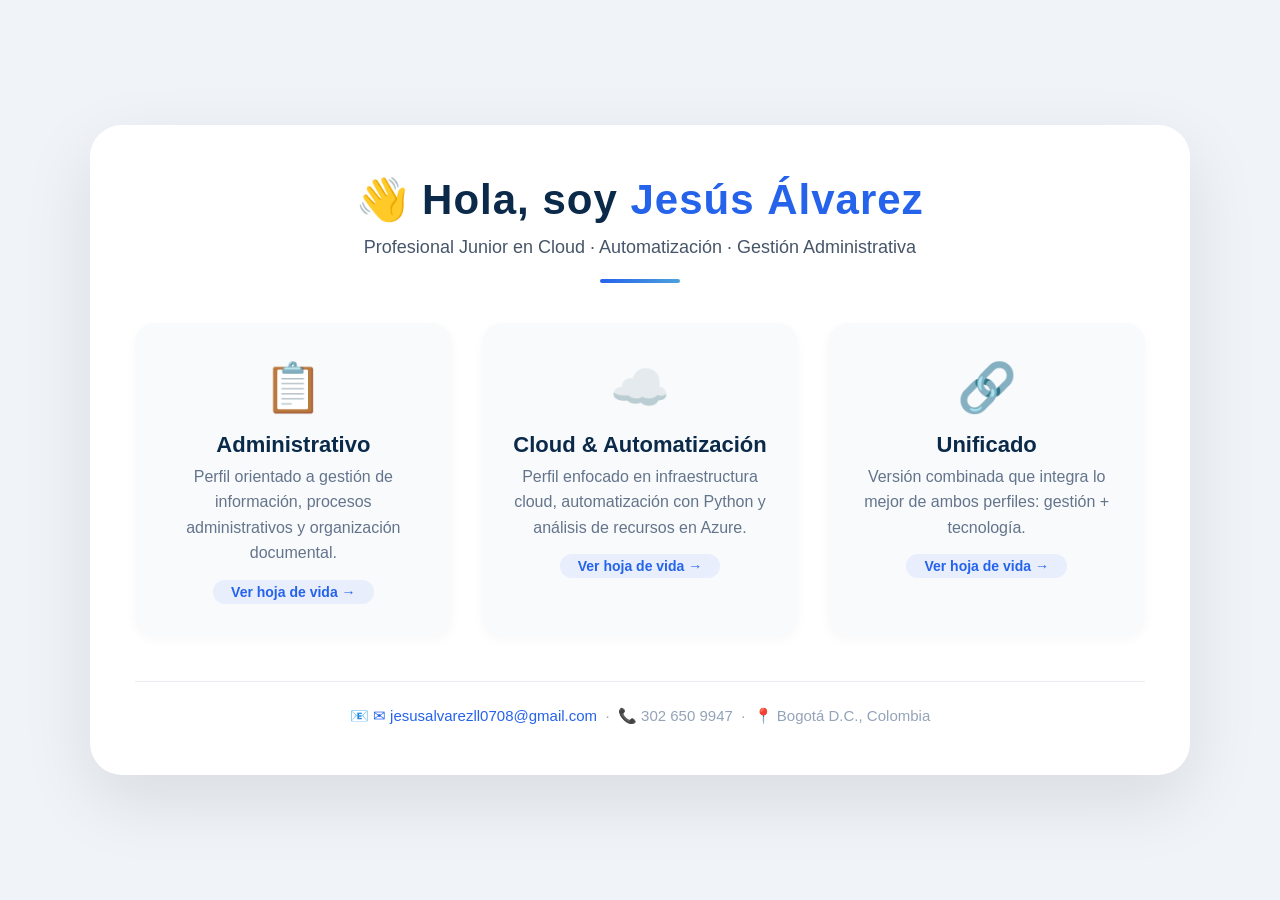
==== index.html @ 8bf8ccab "Add files via upload subiendo archivo por archivo" ====
<!DOCTYPE html>
<html lang="es">
<head>
    <meta charset="UTF-8" />
    <meta name="viewport" content="width=device-width, initial-scale=1.0" />
    <title>Jesús Álvarez - Hojas de Vida</title>
    <link rel="stylesheet" href="css/estilos.css" />
</head>
<body>
    <div class="landing">
        <!-- ENCABEZADO -->
        <div class="landing-header">
            <h1>👋 Hola, soy <span>Jesús Álvarez</span></h1>
            <p>Profesional Junior en Cloud · Automatización · Gestión Administrativa</p>
            <div class="divider"></div>
        </div>

        <!-- TARJETAS DE OPCIONES -->
        <div class="cards">
            <a href="administrativo.html" class="card">
                <span class="card-icon">📋</span>
                <h3>Administrativo</h3>
                <p>Perfil orientado a gestión de información, procesos administrativos y organización documental.</p>
                <span class="tag">Ver hoja de vida →</span>
            </a>

            <a href="cloud.html" class="card">
                <span class="card-icon">☁️</span>
                <h3>Cloud & Automatización</h3>
                <p>Perfil enfocado en infraestructura cloud, automatización con Python y análisis de recursos en Azure.</p>
                <span class="tag">Ver hoja de vida →</span>
            </a>

            <a href="unificado.html" class="card">
                <span class="card-icon">🔗</span>
                <h3>Unificado</h3>
                <p>Versión combinada que integra lo mejor de ambos perfiles: gestión + tecnología.</p>
                <span class="tag">Ver hoja de vida →</span>
            </a>
        </div>

        <!-- PIE -->
        <div class="landing-footer">
            📧 <a <span>✉ <span class= "email-text">cargando correo...</span></a>
            &nbsp;·&nbsp; 📞 302 650 9947
            &nbsp;·&nbsp; 📍 Bogotá D.C., Colombia
        </div>
    </div>
    <script>
        (function() {
            const user = "jesusalvarezll0708";
            const domain = "gmail.com";
            const email = user + "@" + domain;

            document.querySelectorAll('.email-link').forEach(function(el) {
                el.textContent = email;
                el.href = "mailto:" + email;
            });

            document.querySelectorAll('.email-text').forEach(function(el) {
                el.textContent = email;
            });
        })();
    </script>
</body>
</html>
---- css/estilos.css ----
/* ============================================
   RESET Y BASE (compartido)
   ============================================ */
* {
    box-sizing: border-box;
    margin: 0;
    padding: 0;
}

body {
    font-family: 'Segoe UI', Roboto, Arial, sans-serif;
    background: #f0f4f8;
    color: #1e293b;
    min-height: 100vh;
    display: flex;
    align-items: center;
    justify-content: center;
    padding: 30px 20px;
}

/* ============================================
   LANDING PAGE (index.html)
   ============================================ */
.landing {
    max-width: 1100px;
    width: 100%;
    background: #ffffff;
    border-radius: 32px;
    box-shadow: 0 25px 70px rgba(0, 0, 0, 0.10);
    padding: 50px 45px;
    text-align: center;
}

.landing-header {
    margin-bottom: 40px;
}

.landing-header h1 {
    font-size: 42px;
    font-weight: 700;
    color: #0b2a4a;
    letter-spacing: 1px;
}

.landing-header h1 span {
    color: #2563eb;
}

.landing-header p {
    font-size: 18px;
    color: #475569;
    margin-top: 8px;
}

.divider {
    width: 80px;
    height: 4px;
    background: linear-gradient(90deg, #2563eb, #4ca1dd);
    margin: 16px auto 0;
    border-radius: 4px;
}

.cards {
    display: grid;
    grid-template-columns: repeat(auto-fit, minmax(260px, 1fr));
    gap: 30px;
    margin-top: 10px;
}

.card {
    background: #f8fafc;
    border-radius: 20px;
    padding: 35px 25px 30px;
    text-decoration: none;
    color: inherit;
    transition: all 0.25s ease;
    border: 2px solid transparent;
    box-shadow: 0 4px 12px rgba(0, 0, 0, 0.03);
}

.card:hover {
    transform: translateY(-8px);
    border-color: #2563eb;
    box-shadow: 0 16px 40px rgba(37, 99, 235, 0.10);
    background: #ffffff;
}

.card-icon {
    font-size: 48px;
    display: block;
    margin-bottom: 16px;
}

.card h3 {
    font-size: 22px;
    font-weight: 700;
    color: #0b2a4a;
    margin-bottom: 6px;
}

.card p {
    font-size: 16px;
    color: #64748b;
    line-height: 1.6;
    margin: 0;
}

.card .tag {
    display: inline-block;
    margin-top: 14px;
    font-size: 14px;
    font-weight: 600;
    color: #2563eb;
    background: rgba(37, 99, 235, 0.08);
    padding: 4px 18px;
    border-radius: 30px;
}

.landing-footer {
    margin-top: 45px;
    font-size: 15px;
    color: #94a3b8;
    border-top: 1px solid #e9edf2;
    padding-top: 25px;
}

.landing-footer a {
    color: #2563eb;
    text-decoration: none;
    font-weight: 500;
}

.landing-footer a:hover {
    text-decoration: underline;
}

/* ============================================
   HOJAS DE VIDA (administrativo, cloud, unificado)
   ============================================ */
.cv {
    max-width: 1100px;
    width: 100%;
    display: grid;
    grid-template-columns: 32% 68%;
    background: #ffffff;
    border-radius: 24px;
    overflow: hidden;
    box-shadow: 0 20px 60px rgba(0, 0, 0, 0.12);
}

.sidebar {
    background: #0b2a4a;
    color: #f0f9ff;
    padding: 40px 28px;
    display: flex;
    flex-direction: column;
    gap: 10px;
}

.photo {
    width: 180px;
    height: 180px;
    border-radius: 50%;
    overflow: hidden;
    margin: 0 auto 20px;
    border: 4px solid #4ca1dd;
    box-shadow: 0 8px 20px rgba(0, 0, 0, 0.3);
}

.photo img {
    width: 100%;
    height: 100%;
    object-fit: cover;
}

.side-title {
    font-size: 28px;
    font-weight: 700;
    text-transform: uppercase;
    text-align: center;
    color: #ffffff;
}

.line {
    height: 2px;
    background: linear-gradient(90deg, #4ca1dd, transparent);
    margin: 12px 0 20px 0;
}

.skill {
    padding: 18px 0;
    border-bottom: 1px solid rgba(255, 255, 255, 0.08);
}

.skill:last-child {
    border-bottom: none;
}

.skill-icon {
    display: inline-flex;
    align-items: center;
    justify-content: center;
    width: 44px;
    height: 44px;
    border-radius: 50%;
    background: rgba(76, 161, 221, 0.2);
    border: 2px solid #4ca1dd;
    font-size: 20px;
    margin-right: 14px;
    vertical-align: top;
    flex-shrink: 0;
}

.skill-content {
    display: inline-block;
    width: calc(100% - 62px);
    vertical-align: top;
}

.skill h3 {
    font-size: 15px;
    font-weight: 600;
    text-transform: uppercase;
    letter-spacing: 0.5px;
    color: #8fcbff;
    margin: 0 0 6px 0;
}

.skill p {
    font-size: 15px;
    line-height: 1.6;
    margin: 0;
    color: #e2edf7;
}

.main {
    padding: 40px 42px;
    background: #ffffff;
}

.name {
    font-size: 48px;
    font-weight: 700;
    letter-spacing: 1px;
    color: #0b2a4a;
    margin: 0;
}

.role {
    font-size: 20px;
    font-weight: 600;
    color: #2563eb;
    text-transform: uppercase;
    letter-spacing: 0.5px;
    margin: 6px 0 16px 0;
}

.topline {
    border-top: 3px solid #2563eb;
    width: 80px;
    margin-bottom: 20px;
}

.contact {
    display: flex;
    flex-wrap: wrap;
    gap: 18px 32px;
    padding: 14px 0 24px 0;
    font-size: 16px;
    color: #334155;
    border-bottom: 1px solid #e9edf2;
}

.contact span {
    display: flex;
    align-items: center;
    gap: 8px;
}

.section {
    margin-top: 32px;
}

.section-head {
    display: flex;
    align-items: center;
    gap: 14px;
    margin-bottom: 16px;
}

.section-icon {
    width: 44px;
    height: 44px;
    border-radius: 50%;
    background: #0b2a4a;
    color: #fff;
    display: flex;
    align-items: center;
    justify-content: center;
    font-size: 20px;
    flex-shrink: 0;
}

h2 {
    font-size: 22px;
    font-weight: 700;
    text-transform: uppercase;
    letter-spacing: 0.5px;
    color: #0b2a4a;
    border-bottom: 2px solid #e9edf2;
    padding-bottom: 8px;
    margin: 0;
    flex: 1;
}

p {
    font-size: 16px;
    line-height: 1.7;
    color: #1e293b;
    margin: 0 0 14px 0;
}

.company {
    font-size: 20px;
    font-weight: 700;
    color: #0b2a4a;
}

.job {
    font-size: 16px;
    color: #475569;
    margin: 4px 0 2px 0;
}

.edu {
    margin-bottom: 16px;
    font-size: 16px;
    line-height: 1.6;
}

.edu strong {
    color: #0b2a4a;
    font-size: 17px;
}

ul {
    padding-left: 22px;
    margin: 6px 0 0 0;
}

li {
    font-size: 16px;
    line-height: 1.7;
    color: #1e293b;
    margin-bottom: 4px;
}

/* ============================================
   RESPONSIVE
   ============================================ */
@media (max-width: 800px) {
    body {
        padding: 16px;
    }

    .landing {
        padding: 30px 20px;
    }

    .landing-header h1 {
        font-size: 30px;
    }

    .cards {
        grid-template-columns: 1fr;
        gap: 18px;
    }

    .card {
        padding: 25px 20px;
    }

    .cv {
        grid-template-columns: 1fr;
        border-radius: 16px;
    }

    .sidebar {
        padding: 30px 20px;
    }

    .photo {
        width: 150px;
        height: 150px;
    }

    .main {
        padding: 28px 22px;
    }

    .name {
        font-size: 36px;
    }

    .role {
        font-size: 17px;
    }

    .contact {
        flex-direction: column;
        gap: 6px;
    }
}
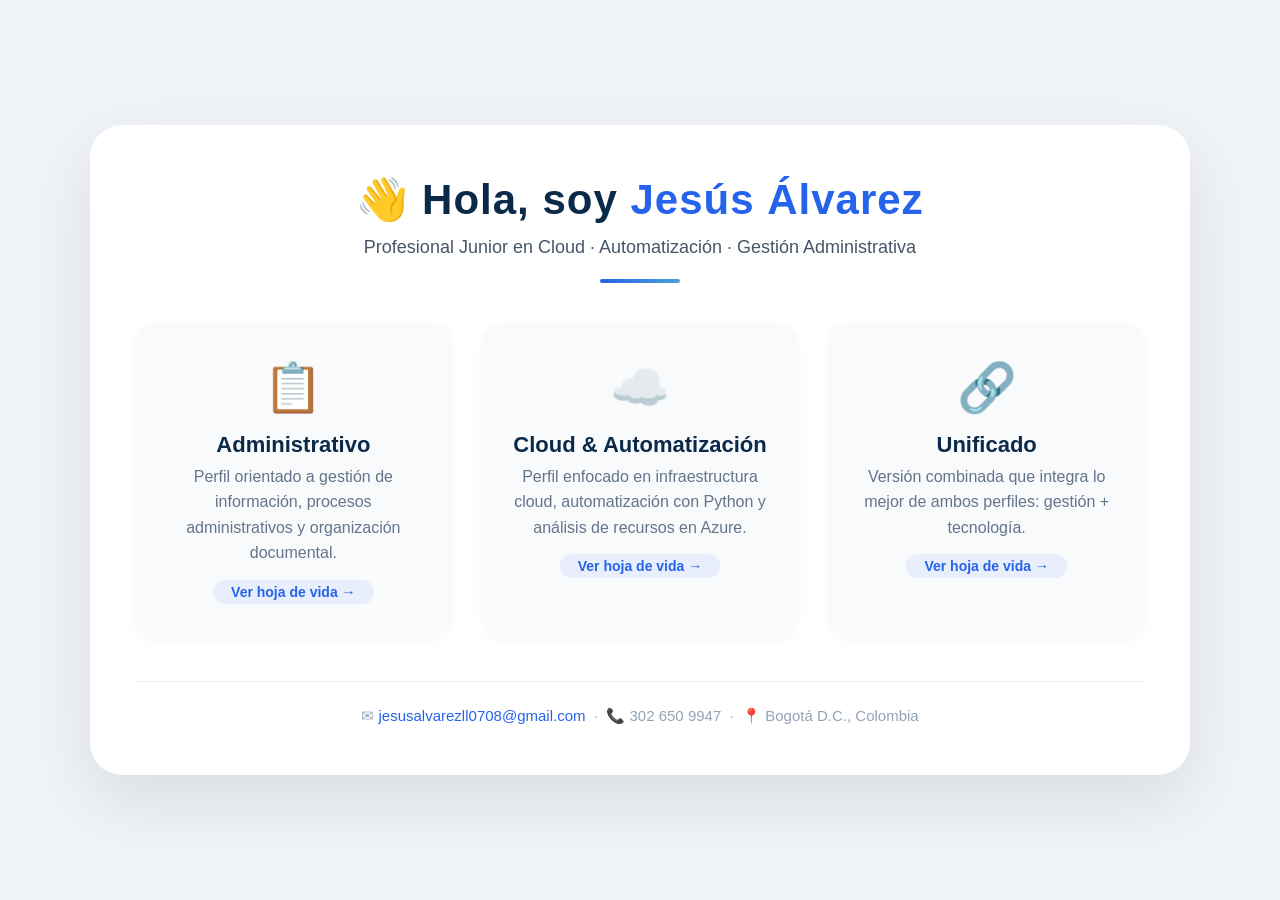
==== commit 11f8c0d8: "separacion de js" ====
--- a/index.html
+++ b/index.html
@@ -41,26 +41,11 @@
 
         <!-- PIE -->
         <div class="landing-footer">
-            📧 <a <span>✉ <span class= "email-text">cargando correo...</span></a>
+            ✉ <a class="email-link">cargando correo...</a>
             &nbsp;·&nbsp; 📞 302 650 9947
             &nbsp;·&nbsp; 📍 Bogotá D.C., Colombia
         </div>
     </div>
-    <script>
-        (function() {
-            const user = "jesusalvarezll0708";
-            const domain = "gmail.com";
-            const email = user + "@" + domain;
-
-            document.querySelectorAll('.email-link').forEach(function(el) {
-                el.textContent = email;
-                el.href = "mailto:" + email;
-            });
-
-            document.querySelectorAll('.email-text').forEach(function(el) {
-                el.textContent = email;
-            });
-        })();
-    </script>
+    <script src="js/email.js" defer></script>
 </body>
 </html>
--- a/css/estilos.css
+++ b/css/estilos.css
@@ -356,6 +356,18 @@
 }
 
 /* ============================================
+   UNIFICADO: distribución de la barra lateral
+   ============================================ */
+.cv-unificado .sidebar {
+    justify-content: space-evenly;
+}
+
+.cv-unificado .skill-icon {
+    background: rgba(76, 161, 221, 0.32);
+    box-shadow: 0 0 0 4px rgba(76, 161, 221, 0.12);
+}
+
+/* ============================================
    RESPONSIVE
    ============================================ */
 @media (max-width: 800px) {
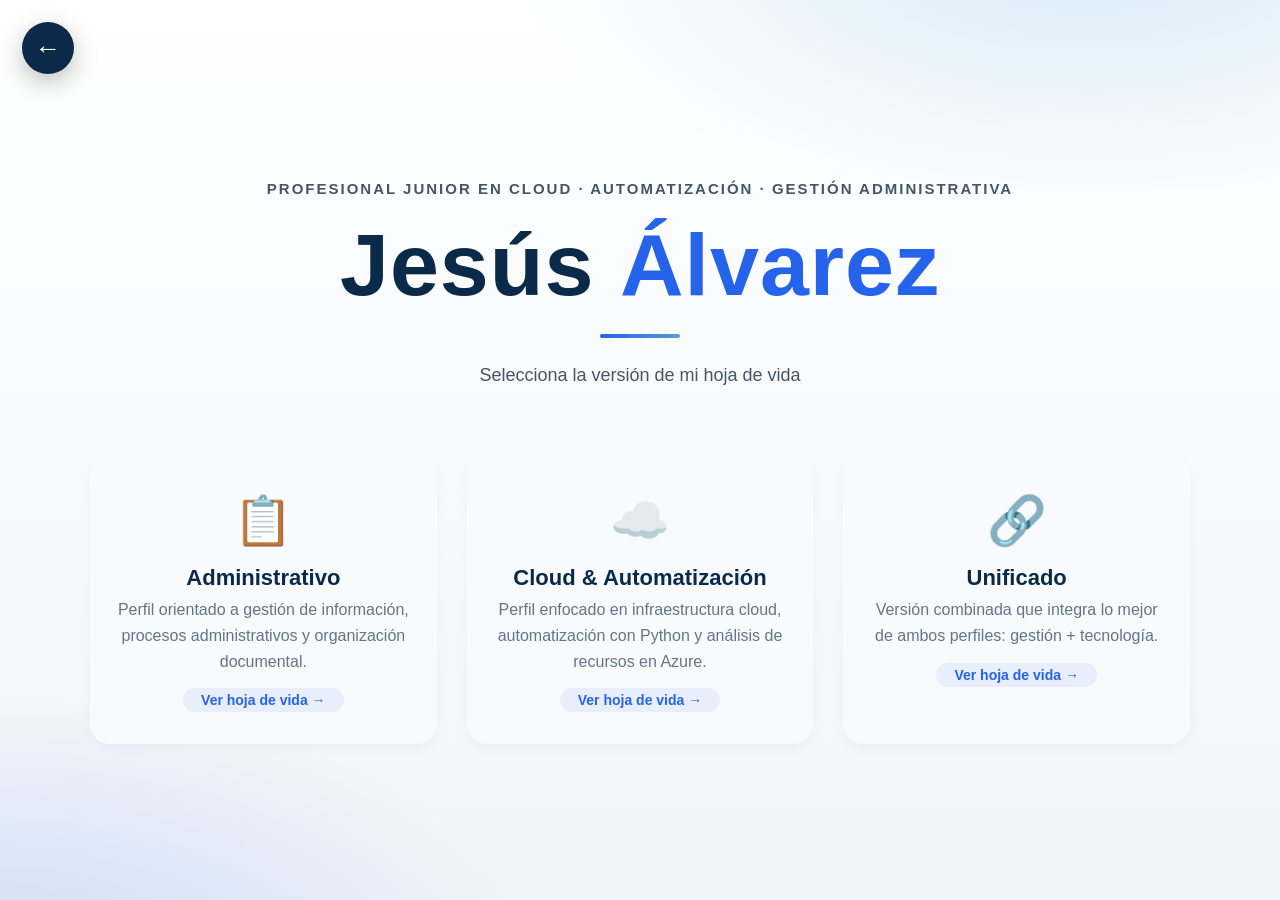
==== commit 14804285: "rediseño de index" ====
--- a/index.html
+++ b/index.html
@@ -1,51 +1,48 @@
-<!DOCTYPE html>
-<html lang="es">
-<head>
-    <meta charset="UTF-8" />
-    <meta name="viewport" content="width=device-width, initial-scale=1.0" />
-    <title>Jesús Álvarez - Hojas de Vida</title>
-    <link rel="stylesheet" href="css/estilos.css" />
-</head>
-<body>
-    <div class="landing">
-        <!-- ENCABEZADO -->
-        <div class="landing-header">
-            <h1>👋 Hola, soy <span>Jesús Álvarez</span></h1>
-            <p>Profesional Junior en Cloud · Automatización · Gestión Administrativa</p>
-            <div class="divider"></div>
-        </div>
-
-        <!-- TARJETAS DE OPCIONES -->
-        <div class="cards">
-            <a href="administrativo.html" class="card">
-                <span class="card-icon">📋</span>
-                <h3>Administrativo</h3>
-                <p>Perfil orientado a gestión de información, procesos administrativos y organización documental.</p>
-                <span class="tag">Ver hoja de vida →</span>
-            </a>
-
-            <a href="cloud.html" class="card">
-                <span class="card-icon">☁️</span>
-                <h3>Cloud & Automatización</h3>
-                <p>Perfil enfocado en infraestructura cloud, automatización con Python y análisis de recursos en Azure.</p>
-                <span class="tag">Ver hoja de vida →</span>
-            </a>
-
-            <a href="unificado.html" class="card">
-                <span class="card-icon">🔗</span>
-                <h3>Unificado</h3>
-                <p>Versión combinada que integra lo mejor de ambos perfiles: gestión + tecnología.</p>
-                <span class="tag">Ver hoja de vida →</span>
-            </a>
-        </div>
-
-        <!-- PIE -->
-        <div class="landing-footer">
-            ✉ <a class="email-link">cargando correo...</a>
-            &nbsp;·&nbsp; 📞 302 650 9947
-            &nbsp;·&nbsp; 📍 Bogotá D.C., Colombia
-        </div>
-    </div>
-    <script src="js/email.js" defer></script>
-</body>
-</html>+<!DOCTYPE html>
+<html lang="es">
+<head>
+    <meta charset="UTF-8" />
+    <meta name="viewport" content="width=device-width, initial-scale=1.0" />
+    <title>Jesús Álvarez - Hojas de Vida</title>
+    <link rel="stylesheet" href="css/estilos.css" />
+</head>
+<body class="home-body">
+    <!-- FLECHA VOLVER ATRÁS -->
+    <a href="javascript:history.back()" class="back-btn" aria-label="Volver atrás">←</a>
+
+    <section class="hero">
+        <div class="hero-content">
+            <p class="hero-kicker">Profesional Junior en Cloud · Automatización · Gestión Administrativa</p>
+            <h1 class="hero-title">Jesús <span>Álvarez</span></h1>
+            <div class="divider"></div>
+            <p class="hero-subtitle">Selecciona la versión de mi hoja de vida</p>
+        </div>
+
+        <!-- TARJETAS DE OPCIONES -->
+        <div class="cards">
+            <a href="administrativo.html" class="card">
+                <span class="card-icon">📋</span>
+                <h3>Administrativo</h3>
+                <p>Perfil orientado a gestión de información, procesos administrativos y organización documental.</p>
+                <span class="tag">Ver hoja de vida →</span>
+            </a>
+
+            <a href="cloud.html" class="card">
+                <span class="card-icon">☁️</span>
+                <h3>Cloud & Automatización</h3>
+                <p>Perfil enfocado en infraestructura cloud, automatización con Python y análisis de recursos en Azure.</p>
+                <span class="tag">Ver hoja de vida →</span>
+            </a>
+
+            <a href="unificado.html" class="card">
+                <span class="card-icon">🔗</span>
+                <h3>Unificado</h3>
+                <p>Versión combinada que integra lo mejor de ambos perfiles: gestión + tecnología.</p>
+                <span class="tag">Ver hoja de vida →</span>
+            </a>
+        </div>
+    </section>
+
+    <script src="js/email.js" defer></script>
+</body>
+</html>
--- a/css/estilos.css
+++ b/css/estilos.css
@@ -19,44 +19,102 @@
 }
 
 /* ============================================
-   LANDING PAGE (index.html)
-   ============================================ */
-.landing {
-    max-width: 1100px;
+   HOJAS DE VIDA (administrativo, cloud, unificado)
+   body normal: fondo claro y centrado
+   ============================================ */
+
+/* ============================================
+   HOME / PORTADA (index.html)
+   ============================================ */
+body.home-body {
+    display: block;
+    align-items: stretch;
+    justify-content: flex-start;
+    padding: 0;
+    background: #f0f4f8;
+}
+
+.hero {
+    min-height: 100vh;
     width: 100%;
-    background: #ffffff;
-    border-radius: 32px;
-    box-shadow: 0 25px 70px rgba(0, 0, 0, 0.10);
-    padding: 50px 45px;
+    display: flex;
+    flex-direction: column;
+    align-items: center;
+    justify-content: center;
     text-align: center;
-}
-
-.landing-header {
-    margin-bottom: 40px;
-}
-
-.landing-header h1 {
-    font-size: 42px;
-    font-weight: 700;
+    padding: 80px 24px 60px;
+    background:
+        radial-gradient(1000px 500px at 85% -10%, rgba(76, 161, 221, 0.25), transparent 60%),
+        radial-gradient(900px 500px at 0% 110%, rgba(37, 99, 235, 0.18), transparent 60%),
+        linear-gradient(180deg, #ffffff 0%, #f0f4f8 100%);
+}
+
+.hero-kicker {
+    font-size: 15px;
+    font-weight: 600;
+    text-transform: uppercase;
+    letter-spacing: 2px;
+    color: #475569;
+    margin-bottom: 18px;
+}
+
+.hero-title {
+    font-size: clamp(48px, 9vw, 88px);
+    font-weight: 800;
+    letter-spacing: 1px;
     color: #0b2a4a;
-    letter-spacing: 1px;
-}
-
-.landing-header h1 span {
+    line-height: 1.05;
+}
+
+.hero-title span {
     color: #2563eb;
 }
 
-.landing-header p {
+.hero-subtitle {
     font-size: 18px;
     color: #475569;
-    margin-top: 8px;
+    margin-top: 22px;
+}
+
+.hero .cards {
+    width: 100%;
+    max-width: 1100px;
+    margin-top: 48px;
+    padding-top: 4px;
+}
+
+.back-btn {
+    position: fixed;
+    top: 22px;
+    left: 22px;
+    z-index: 100;
+    display: flex;
+    align-items: center;
+    justify-content: center;
+    width: 52px;
+    height: 52px;
+    border-radius: 50%;
+    background: #0b2a4a;
+    color: #ffffff;
+    font-size: 26px;
+    line-height: 1;
+    text-decoration: none;
+    box-shadow: 0 8px 24px rgba(0, 0, 0, 0.25);
+    transition: transform 0.2s ease, background 0.2s ease;
+    -webkit-print-color-adjust: exact;
+    print-color-adjust: exact;
+}
+
+.back-btn:hover {
+    background: #2563eb;
+    transform: translateX(-4px);
 }
 
 .divider {
     width: 80px;
     height: 4px;
     background: linear-gradient(90deg, #2563eb, #4ca1dd);
-    margin: 16px auto 0;
+    margin: 22px auto 0;
     border-radius: 4px;
 }
 
@@ -171,6 +229,7 @@
     width: 100%;
     height: 100%;
     object-fit: cover;
+    object-position: 50% 20%;
 }
 
 .side-title {
@@ -371,16 +430,16 @@
    RESPONSIVE
    ============================================ */
 @media (max-width: 800px) {
-    body {
+    body:not(.home-body) {
         padding: 16px;
     }
 
-    .landing {
-        padding: 30px 20px;
-    }
-
-    .landing-header h1 {
-        font-size: 30px;
+    .hero {
+        padding: 70px 16px 40px;
+    }
+
+    .hero .cards {
+        margin-top: 36px;
     }
 
     .cards {
@@ -422,4 +481,42 @@
         flex-direction: column;
         gap: 6px;
     }
+}
+
+/* ============================================
+   IMPRESIÓN / PDF: mantener layout de 2 columnas
+   ============================================ */
+@page {
+    size: A4;
+    margin: 0;
+}
+
+@media print {
+    body {
+        padding: 0;
+        background: #ffffff;
+        min-height: auto;
+        display: block;
+    }
+
+    .cv {
+        width: 100%;
+        max-width: none;
+        grid-template-columns: 32% 68%;
+        border-radius: 0;
+        box-shadow: none;
+        min-height: 100vh;
+    }
+
+    .sidebar {
+        background: #0b2a4a;
+        -webkit-print-color-adjust: exact;
+        print-color-adjust: exact;
+    }
+
+    .sidebar, .main, .photo, .skill-icon, .section-icon,
+    .skill h3, .side-title, .name, .role {
+        -webkit-print-color-adjust: exact;
+        print-color-adjust: exact;
+    }
 }
